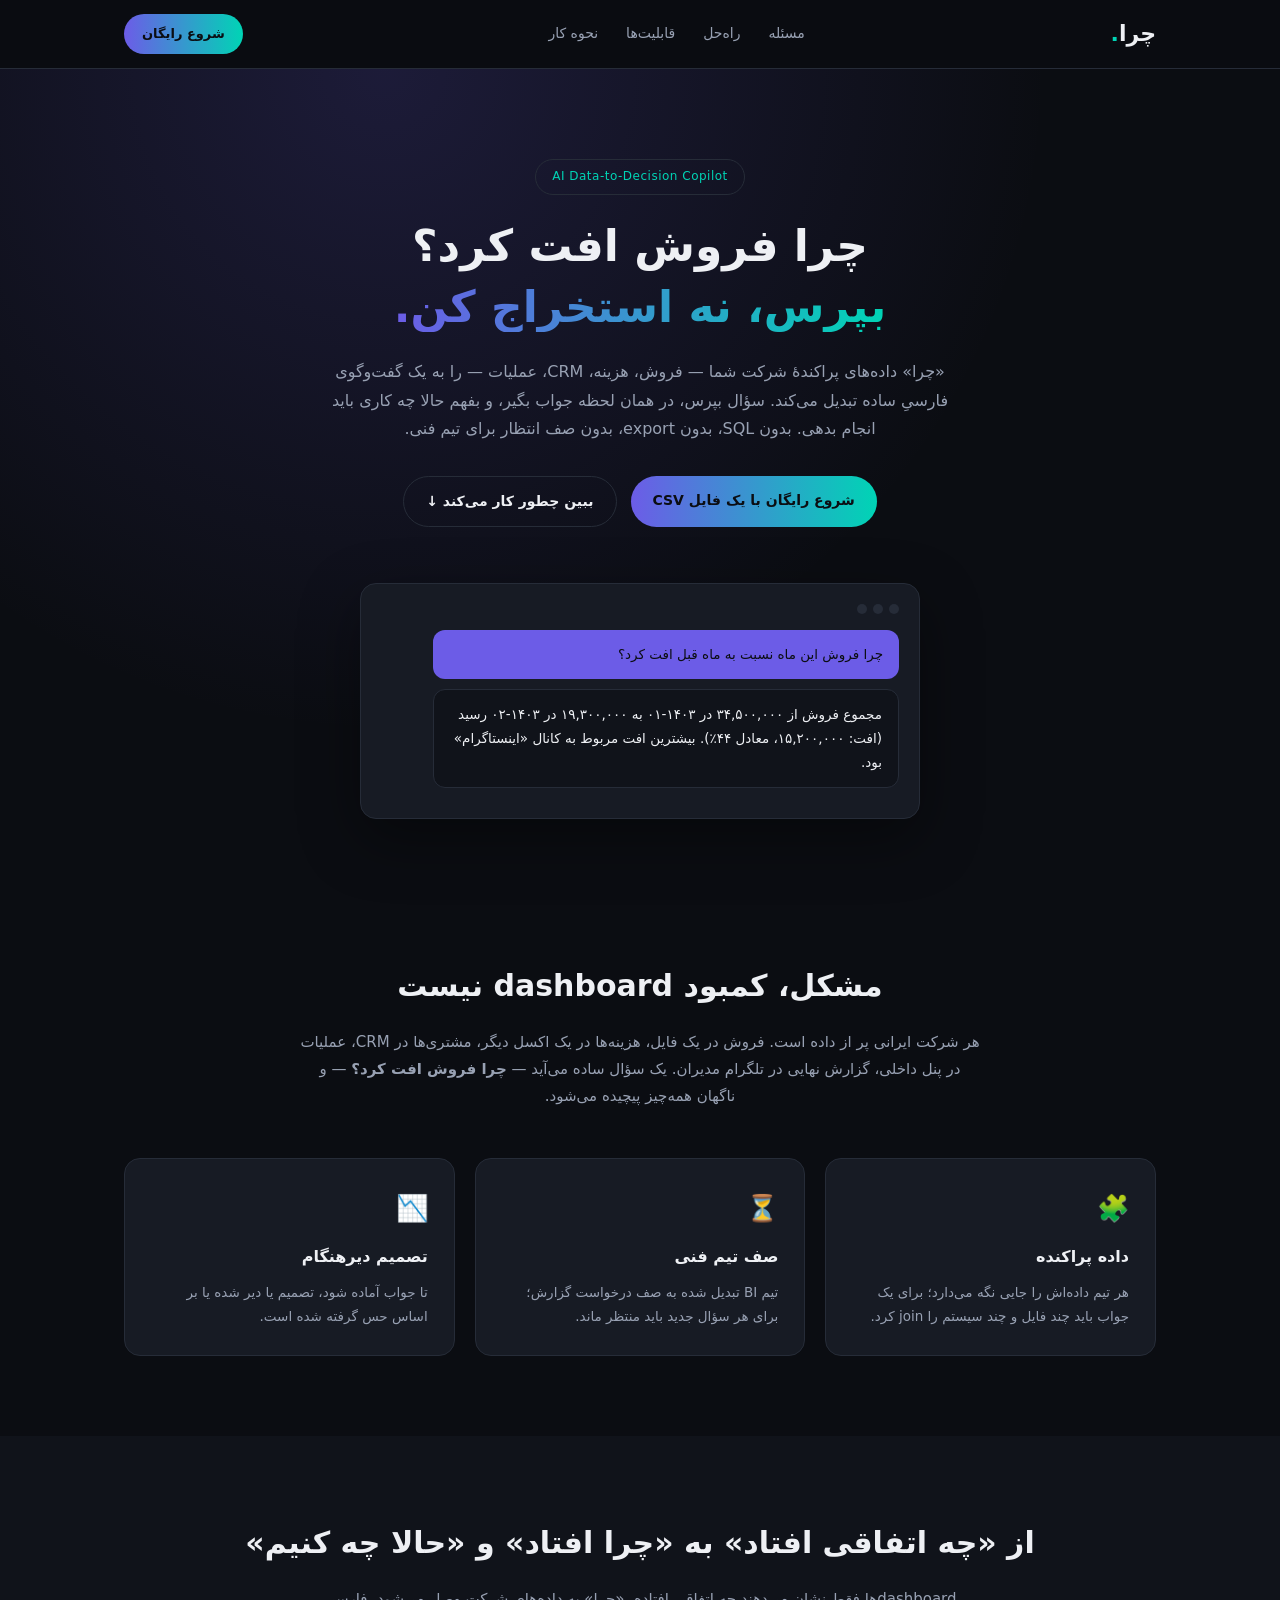
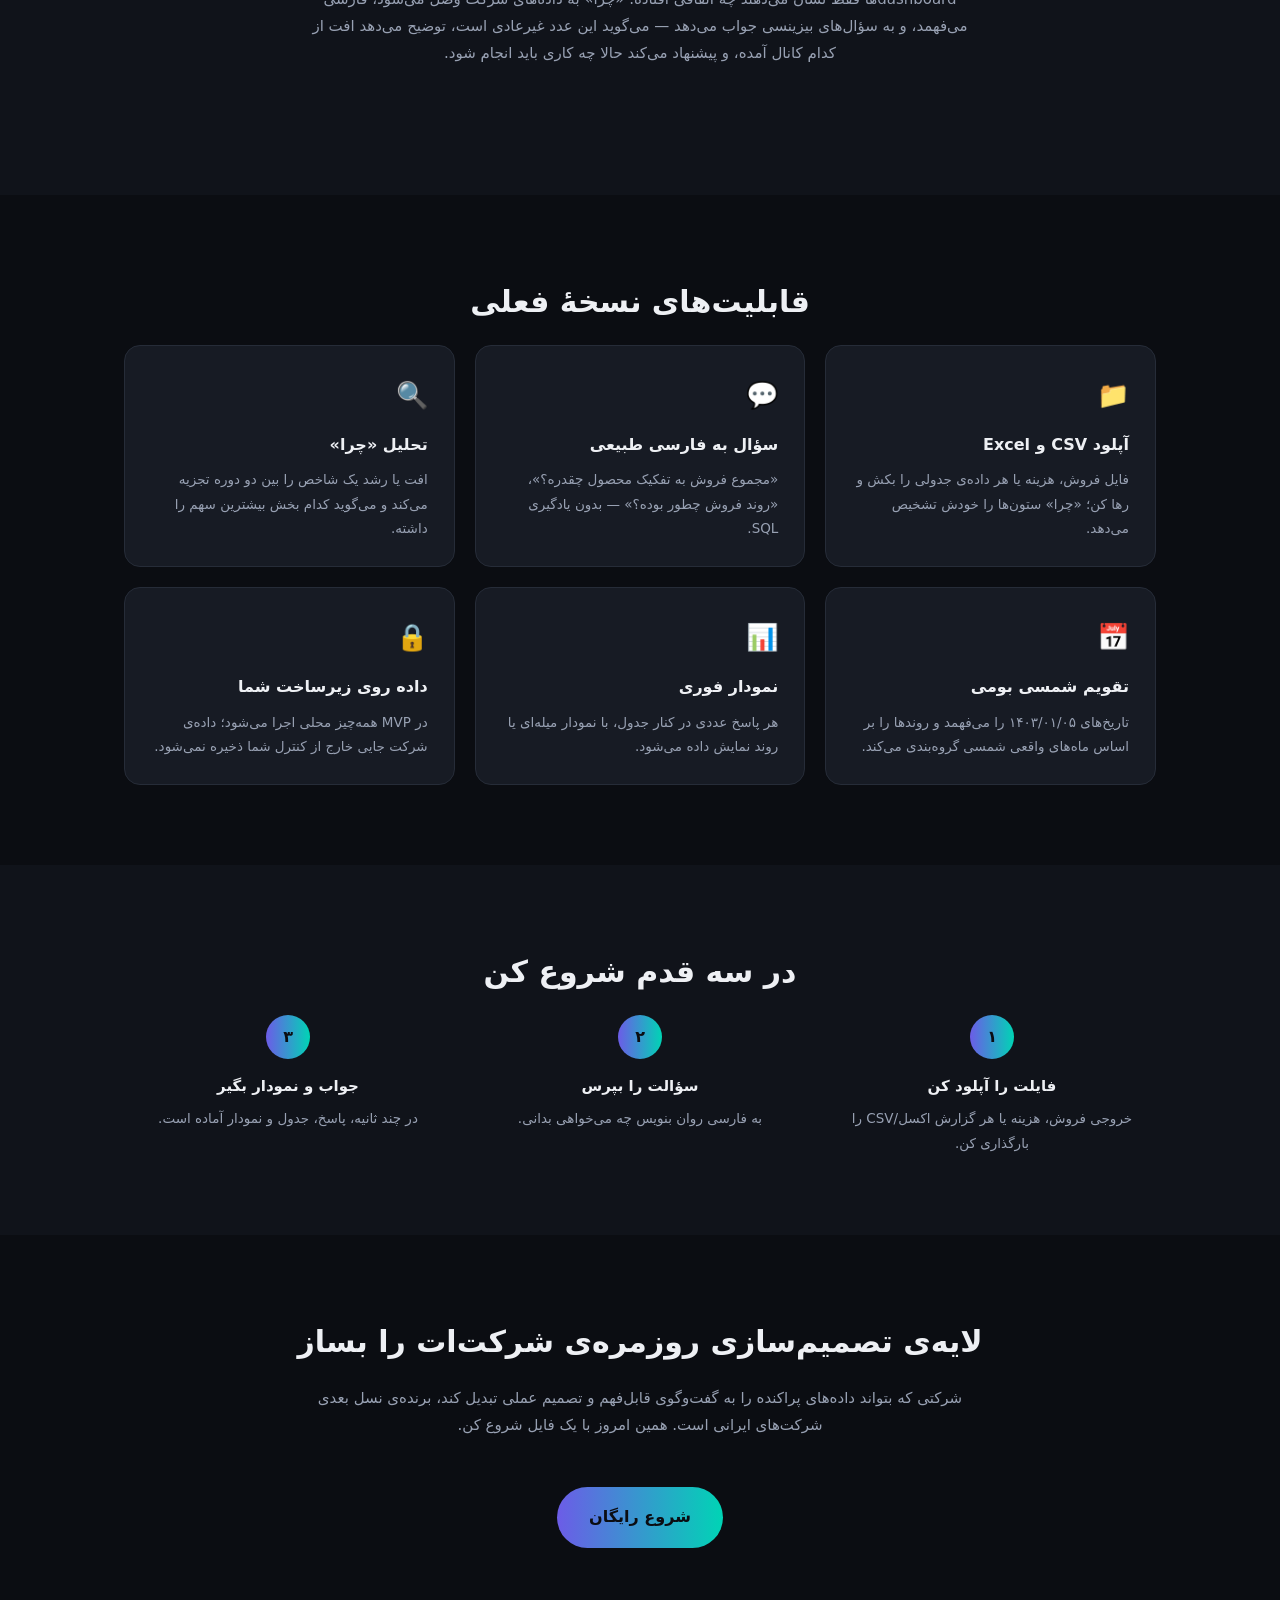
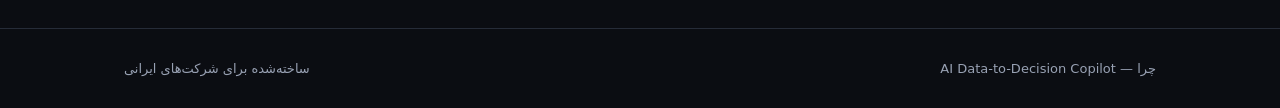
==== landing/index.html @ 8a6b5431 "افزودن MVP «چرا» — دستیار هوش مصنوعی تصمیم‌سازی از روی داده - بک‌اند FastAPI: آپلود CSV/Excel، موتور" ====
<!DOCTYPE html>
<html lang="fa" dir="rtl">
<head>
<meta charset="UTF-8" />
<meta name="viewport" content="width=device-width, initial-scale=1.0" />
<title>چرا | دستیار هوش مصنوعی تصمیم‌سازی از روی داده</title>
<meta name="description" content="چرا، داده‌های پراکنده شرکت شما را به گفت‌وگوی فارسی، پاسخ فوری و تصمیم عملی تبدیل می‌کند — بدون SQL، بدون صف انتظار تیم فنی." />
<link rel="stylesheet" href="style.css" />
</head>
<body>

  <header class="nav">
    <div class="container nav-inner">
      <div class="nav-brand">چرا<span class="dot">.</span></div>
      <nav class="nav-links">
        <a href="#problem">مسئله</a>
        <a href="#solution">راه‌حل</a>
        <a href="#features">قابلیت‌ها</a>
        <a href="#how">نحوه کار</a>
      </nav>
      <a href="#cta" class="btn btn-primary btn-small">شروع رایگان</a>
    </div>
  </header>

  <section class="hero">
    <div class="container hero-inner">
      <div class="badge">AI Data-to-Decision Copilot</div>
      <h1>چرا فروش افت کرد؟<br /><span class="grad">بپرس، نه استخراج کن.</span></h1>
      <p class="lead">
        «چرا» داده‌های پراکندهٔ شرکت شما — فروش، هزینه، CRM، عملیات — را به یک گفت‌وگوی
        فارسیِ ساده تبدیل می‌کند. سؤال بپرس، در همان لحظه جواب بگیر، و بفهم حالا چه
        کاری باید انجام بدهی. بدون SQL، بدون export، بدون صف انتظار برای تیم فنی.
      </p>
      <div class="hero-actions">
        <a href="#cta" class="btn btn-primary">شروع رایگان با یک فایل CSV</a>
        <a href="#how" class="btn btn-ghost">ببین چطور کار می‌کند ↓</a>
      </div>

      <div class="hero-demo">
        <div class="demo-window">
          <div class="demo-bar">
            <span></span><span></span><span></span>
          </div>
          <div class="demo-msg user">چرا فروش این ماه نسبت به ماه قبل افت کرد؟</div>
          <div class="demo-msg bot">
            مجموع فروش از ۳۴,۵۰۰,۰۰۰ در ۱۴۰۳-۰۱ به ۱۹,۳۰۰,۰۰۰ در ۱۴۰۳-۰۲ رسید
            (افت: ۱۵,۲۰۰,۰۰۰، معادل ۴۴٪). بیشترین افت مربوط به کانال «اینستاگرام» بود.
          </div>
        </div>
      </div>
    </div>
  </section>

  <section class="section" id="problem">
    <div class="container">
      <h2>مشکل، کمبود dashboard نیست</h2>
      <p class="section-lead">
        هر شرکت ایرانی پر از داده است. فروش در یک فایل، هزینه‌ها در یک اکسل دیگر،
        مشتری‌ها در CRM، عملیات در پنل داخلی، گزارش نهایی در تلگرام مدیران. یک سؤال
        ساده می‌آید — <b>چرا فروش افت کرد؟</b> — و ناگهان همه‌چیز پیچیده می‌شود.
      </p>
      <div class="grid-3">
        <div class="card">
          <div class="card-icon">🧩</div>
          <h3>داده پراکنده</h3>
          <p>هر تیم داده‌اش را جایی نگه می‌دارد؛ برای یک جواب باید چند فایل و چند سیستم را join کرد.</p>
        </div>
        <div class="card">
          <div class="card-icon">⏳</div>
          <h3>صف تیم فنی</h3>
          <p>تیم BI تبدیل شده به صف درخواست گزارش؛ برای هر سؤال جدید باید منتظر ماند.</p>
        </div>
        <div class="card">
          <div class="card-icon">📉</div>
          <h3>تصمیم دیرهنگام</h3>
          <p>تا جواب آماده شود، تصمیم یا دیر شده یا بر اساس حس گرفته شده است.</p>
        </div>
      </div>
    </div>
  </section>

  <section class="section alt" id="solution">
    <div class="container">
      <h2>از «چه اتفاقی افتاد» به «چرا افتاد» و «حالا چه کنیم»</h2>
      <p class="section-lead">
        dashboardها فقط نشان می‌دهند چه اتفاقی افتاده. «چرا» به داده‌های شرکت وصل
        می‌شود، فارسی می‌فهمد، و به سؤال‌های بیزینسی جواب می‌دهد — می‌گوید این عدد
        غیرعادی است، توضیح می‌دهد افت از کدام کانال آمده، و پیشنهاد می‌کند حالا چه
        کاری باید انجام شود.
      </p>
    </div>
  </section>

  <section class="section" id="features">
    <div class="container">
      <h2>قابلیت‌های نسخهٔ فعلی</h2>
      <div class="grid-3">
        <div class="card">
          <div class="card-icon">📁</div>
          <h3>آپلود CSV و Excel</h3>
          <p>فایل فروش، هزینه یا هر داده‌ی جدولی را بکش و رها کن؛ «چرا» ستون‌ها را خودش تشخیص می‌دهد.</p>
        </div>
        <div class="card">
          <div class="card-icon">💬</div>
          <h3>سؤال به فارسی طبیعی</h3>
          <p>«مجموع فروش به تفکیک محصول چقدره؟»، «روند فروش چطور بوده؟» — بدون یادگیری SQL.</p>
        </div>
        <div class="card">
          <div class="card-icon">🔍</div>
          <h3>تحلیل «چرا»</h3>
          <p>افت یا رشد یک شاخص را بین دو دوره تجزیه می‌کند و می‌گوید کدام بخش بیشترین سهم را داشته.</p>
        </div>
        <div class="card">
          <div class="card-icon">📅</div>
          <h3>تقویم شمسی بومی</h3>
          <p>تاریخ‌های ۱۴۰۳/۰۱/۰۵ را می‌فهمد و روندها را بر اساس ماه‌های واقعی شمسی گروه‌بندی می‌کند.</p>
        </div>
        <div class="card">
          <div class="card-icon">📊</div>
          <h3>نمودار فوری</h3>
          <p>هر پاسخ عددی در کنار جدول، با نمودار میله‌ای یا روند نمایش داده می‌شود.</p>
        </div>
        <div class="card">
          <div class="card-icon">🔒</div>
          <h3>داده روی زیرساخت شما</h3>
          <p>در MVP همه‌چیز محلی اجرا می‌شود؛ داده‌ی شرکت جایی خارج از کنترل شما ذخیره نمی‌شود.</p>
        </div>
      </div>
    </div>
  </section>

  <section class="section alt" id="how">
    <div class="container">
      <h2>در سه قدم شروع کن</h2>
      <div class="steps">
        <div class="step">
          <div class="step-num">۱</div>
          <h3>فایلت را آپلود کن</h3>
          <p>خروجی فروش، هزینه یا هر گزارش اکسل/CSV را بارگذاری کن.</p>
        </div>
        <div class="step">
          <div class="step-num">۲</div>
          <h3>سؤالت را بپرس</h3>
          <p>به فارسی روان بنویس چه می‌خواهی بدانی.</p>
        </div>
        <div class="step">
          <div class="step-num">۳</div>
          <h3>جواب و نمودار بگیر</h3>
          <p>در چند ثانیه، پاسخ، جدول و نمودار آماده است.</p>
        </div>
      </div>
    </div>
  </section>

  <section class="section" id="cta">
    <div class="container cta-box">
      <h2>لایه‌ی تصمیم‌سازی روزمره‌ی شرکت‌ات را بساز</h2>
      <p class="section-lead">
        شرکتی که بتواند داده‌های پراکنده را به گفت‌وگوی قابل‌فهم و تصمیم عملی تبدیل
        کند، برنده‌ی نسل بعدی شرکت‌های ایرانی است. همین امروز با یک فایل شروع کن.
      </p>
      <a href="#" class="btn btn-primary btn-large">شروع رایگان</a>
    </div>
  </section>

  <footer class="footer">
    <div class="container">
      <span>چرا — AI Data-to-Decision Copilot</span>
      <span class="footer-muted">ساخته‌شده برای شرکت‌های ایرانی</span>
    </div>
  </footer>

</body>
</html>
---- landing/style.css ----
:root {
  --bg: #0b0d12;
  --bg-alt: #10131a;
  --panel: #171b24;
  --border: #262c38;
  --text: #eef0f4;
  --muted: #98a1b3;
  --accent: #6c5ce7;
  --accent-2: #00d4b5;
  --radius: 16px;
}

* {
  box-sizing: border-box;
}

html {
  scroll-behavior: smooth;
}

body {
  margin: 0;
  background: var(--bg);
  color: var(--text);
  font-family: "Vazirmatn", "Tahoma", system-ui, sans-serif;
  line-height: 1.8;
}

.container {
  max-width: 1080px;
  margin: 0 auto;
  padding: 0 24px;
}

a {
  color: inherit;
  text-decoration: none;
}

/* Nav */
.nav {
  position: sticky;
  top: 0;
  z-index: 10;
  backdrop-filter: blur(10px);
  background: rgba(11, 13, 18, 0.8);
  border-bottom: 1px solid var(--border);
}

.nav-inner {
  display: flex;
  align-items: center;
  justify-content: space-between;
  height: 68px;
}

.nav-brand {
  font-size: 22px;
  font-weight: 800;
}

.nav-brand .dot {
  color: var(--accent-2);
}

.nav-links {
  display: flex;
  gap: 28px;
  font-size: 14px;
  color: var(--muted);
}

.nav-links a:hover {
  color: var(--text);
}

/* Buttons */
.btn {
  display: inline-block;
  padding: 12px 22px;
  border-radius: 999px;
  font-size: 14px;
  font-weight: 600;
  transition: transform 0.15s, opacity 0.15s;
}

.btn:hover {
  transform: translateY(-1px);
}

.btn-primary {
  background: linear-gradient(90deg, var(--accent), var(--accent-2));
  color: #0b0d12;
}

.btn-ghost {
  color: var(--text);
  border: 1px solid var(--border);
}

.btn-small {
  padding: 8px 18px;
  font-size: 13px;
}

.btn-large {
  padding: 16px 32px;
  font-size: 16px;
}

/* Hero */
.hero {
  padding: 90px 0 60px;
  background: radial-gradient(circle at 30% 0%, rgba(108, 92, 231, 0.18), transparent 55%);
}

.hero-inner {
  text-align: center;
  display: flex;
  flex-direction: column;
  align-items: center;
}

.badge {
  display: inline-block;
  padding: 6px 16px;
  border-radius: 999px;
  border: 1px solid var(--border);
  color: var(--accent-2);
  font-size: 12px;
  margin-bottom: 20px;
  letter-spacing: 0.5px;
}

.hero h1 {
  font-size: 44px;
  font-weight: 800;
  margin: 0 0 20px;
  line-height: 1.4;
}

.grad {
  background: linear-gradient(90deg, var(--accent), var(--accent-2));
  -webkit-background-clip: text;
  background-clip: text;
  color: transparent;
}

.lead {
  max-width: 640px;
  color: var(--muted);
  font-size: 16px;
  margin: 0 0 32px;
}

.hero-actions {
  display: flex;
  gap: 14px;
  margin-bottom: 56px;
}

/* Demo window */
.hero-demo {
  width: 100%;
  max-width: 560px;
}

.demo-window {
  background: var(--panel);
  border: 1px solid var(--border);
  border-radius: var(--radius);
  padding: 20px;
  text-align: right;
  box-shadow: 0 20px 60px rgba(0, 0, 0, 0.4);
}

.demo-bar {
  display: flex;
  gap: 6px;
  margin-bottom: 16px;
}

.demo-bar span {
  width: 10px;
  height: 10px;
  border-radius: 50%;
  background: var(--border);
}

.demo-msg {
  padding: 12px 16px;
  border-radius: 12px;
  font-size: 13.5px;
  margin-bottom: 10px;
  max-width: 90%;
}

.demo-msg.user {
  background: var(--accent);
  color: #0b0d12;
  margin-right: 0;
  margin-left: auto;
}

.demo-msg.bot {
  background: var(--bg-alt);
  border: 1px solid var(--border);
  color: var(--text);
}

/* Sections */
.section {
  padding: 80px 0;
}

.section.alt {
  background: var(--bg-alt);
}

.section h2 {
  font-size: 30px;
  font-weight: 800;
  text-align: center;
  margin: 0 0 16px;
}

.section-lead {
  max-width: 680px;
  margin: 0 auto 48px;
  text-align: center;
  color: var(--muted);
  font-size: 15px;
}

.grid-3 {
  display: grid;
  grid-template-columns: repeat(3, 1fr);
  gap: 20px;
}

.card {
  background: var(--panel);
  border: 1px solid var(--border);
  border-radius: var(--radius);
  padding: 26px;
}

.card-icon {
  font-size: 26px;
  margin-bottom: 12px;
}

.card h3 {
  margin: 0 0 8px;
  font-size: 16px;
}

.card p {
  margin: 0;
  color: var(--muted);
  font-size: 13.5px;
}

/* Steps */
.steps {
  display: grid;
  grid-template-columns: repeat(3, 1fr);
  gap: 24px;
  text-align: center;
}

.step-num {
  width: 44px;
  height: 44px;
  border-radius: 50%;
  background: linear-gradient(90deg, var(--accent), var(--accent-2));
  color: #0b0d12;
  display: flex;
  align-items: center;
  justify-content: center;
  font-weight: 800;
  margin: 0 auto 14px;
}

.step h3 {
  margin: 0 0 6px;
  font-size: 15px;
}

.step p {
  color: var(--muted);
  font-size: 13.5px;
  margin: 0;
}

/* CTA */
.cta-box {
  text-align: center;
}

/* Footer */
.footer {
  border-top: 1px solid var(--border);
  padding: 28px 0;
}

.footer .container {
  display: flex;
  justify-content: space-between;
  font-size: 13px;
  color: var(--muted);
}

@media (max-width: 800px) {
  .nav-links {
    display: none;
  }
  .hero h1 {
    font-size: 32px;
  }
  .grid-3,
  .steps {
    grid-template-columns: 1fr;
  }
}
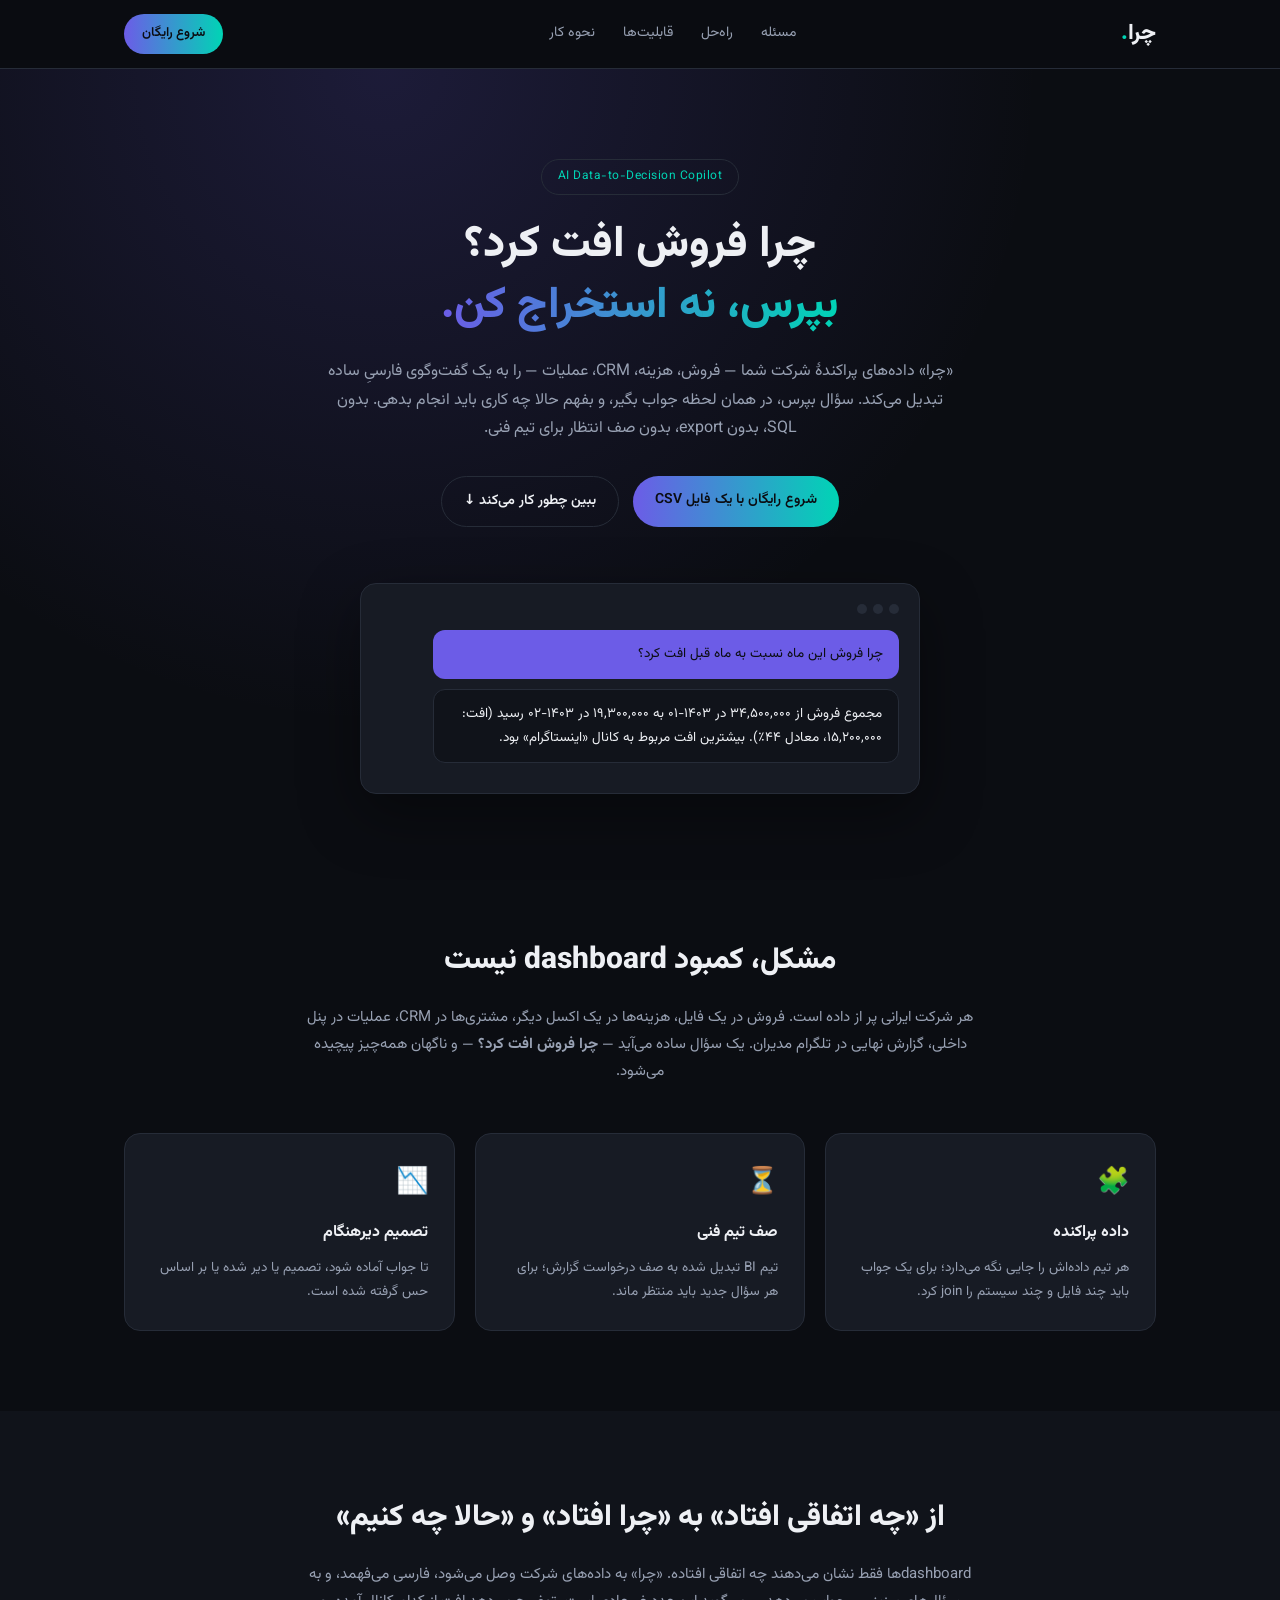
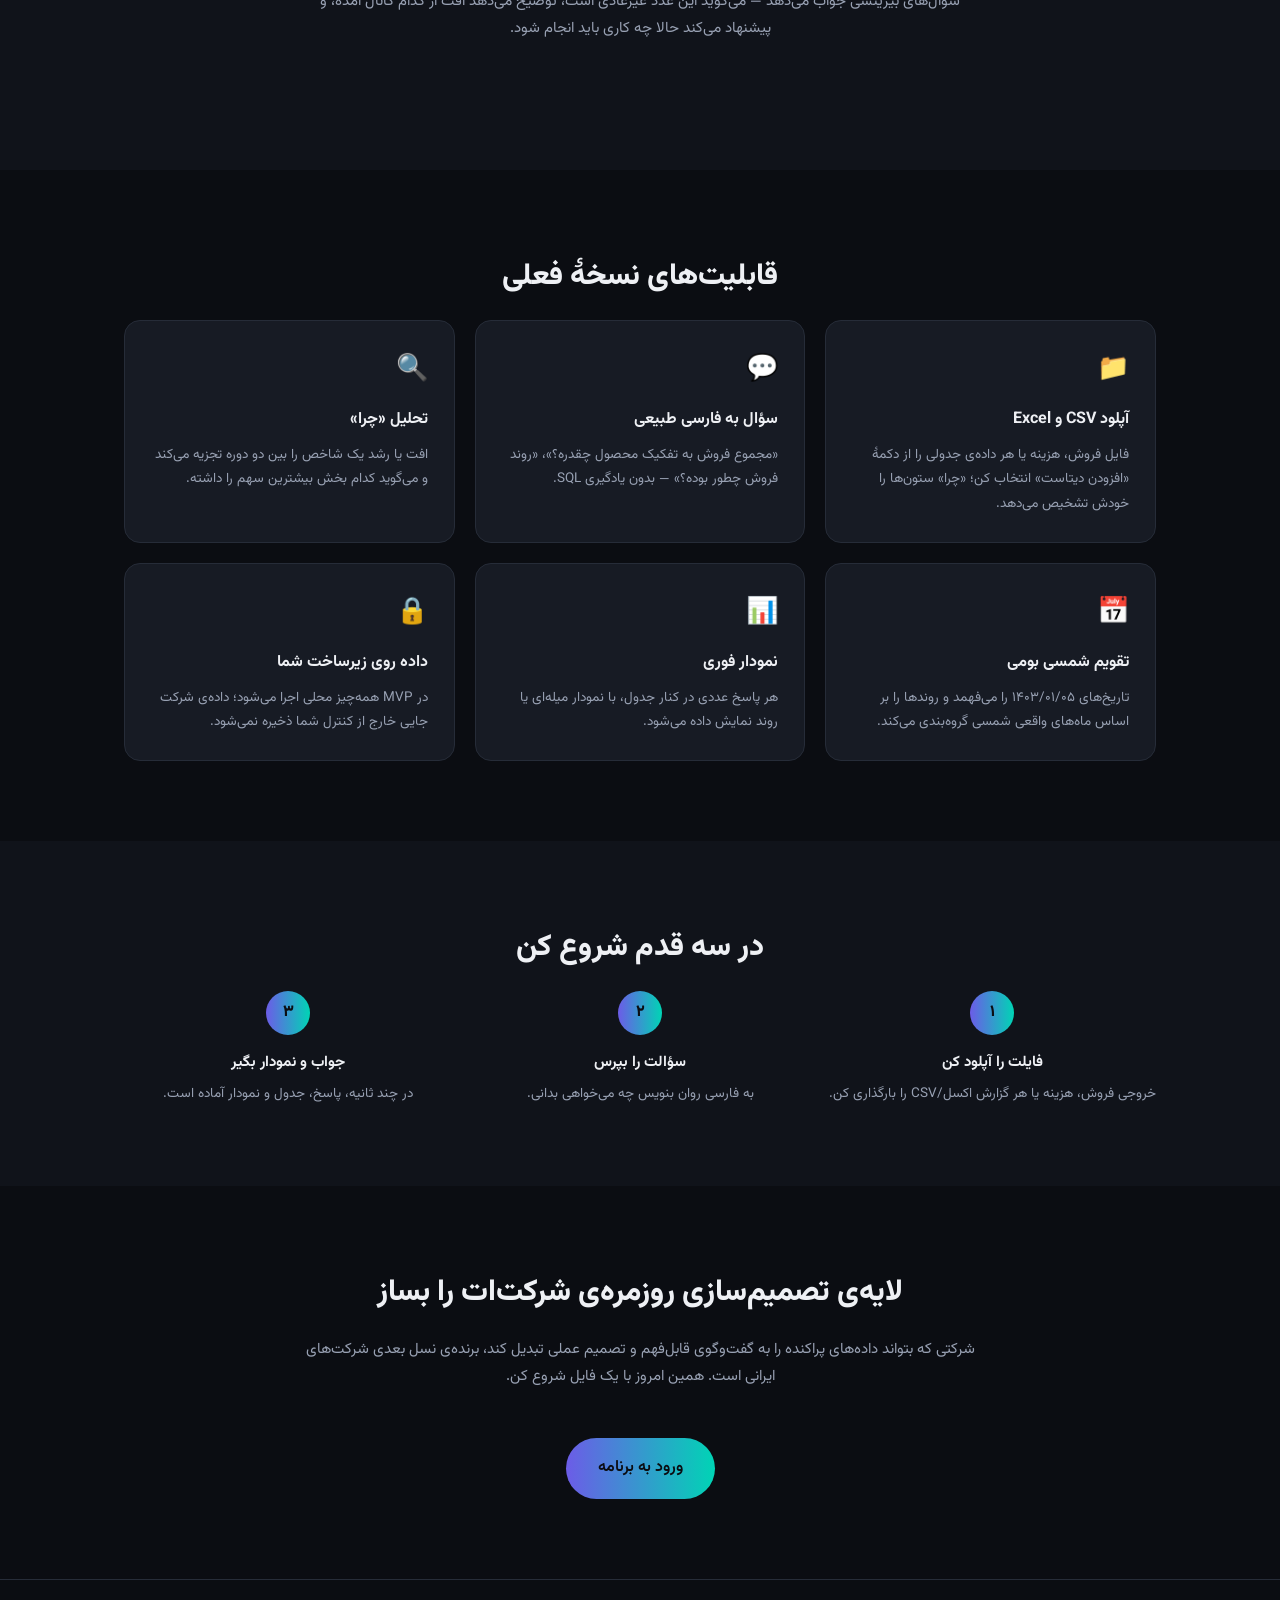
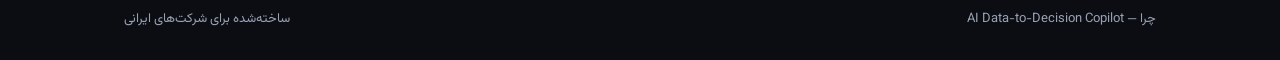
==== commit 3ab3e66f: "fix: vendor UI assets, lock down CORS, and make dead controls real Remove the CDN dependency so the " ====
--- a/landing/index.html
+++ b/landing/index.html
@@ -6,6 +6,7 @@
 <title>چرا | دستیار هوش مصنوعی تصمیم‌سازی از روی داده</title>
 <meta name="description" content="چرا، داده‌های پراکنده شرکت شما را به گفت‌وگوی فارسی، پاسخ فوری و تصمیم عملی تبدیل می‌کند — بدون SQL، بدون صف انتظار تیم فنی." />
 <link rel="stylesheet" href="style.css" />
+<link rel="preload" href="fonts/Vazirmatn-Variable.woff2" as="font" type="font/woff2" crossorigin />
 </head>
 <body>
 
@@ -98,7 +99,7 @@
         <div class="card">
           <div class="card-icon">📁</div>
           <h3>آپلود CSV و Excel</h3>
-          <p>فایل فروش، هزینه یا هر داده‌ی جدولی را بکش و رها کن؛ «چرا» ستون‌ها را خودش تشخیص می‌دهد.</p>
+          <p>فایل فروش، هزینه یا هر داده‌ی جدولی را از دکمهٔ «افزودن دیتاست» انتخاب کن؛ «چرا» ستون‌ها را خودش تشخیص می‌دهد.</p>
         </div>
         <div class="card">
           <div class="card-icon">💬</div>
@@ -159,7 +160,7 @@
         شرکتی که بتواند داده‌های پراکنده را به گفت‌وگوی قابل‌فهم و تصمیم عملی تبدیل
         کند، برنده‌ی نسل بعدی شرکت‌های ایرانی است. همین امروز با یک فایل شروع کن.
       </p>
-      <a href="#" class="btn btn-primary btn-large">شروع رایگان</a>
+      <a href="/" class="btn btn-primary btn-large">ورود به برنامه</a>
     </div>
   </section>
 
--- a/landing/style.css
+++ b/landing/style.css
@@ -1,3 +1,11 @@
+@font-face {
+  font-family: "Vazirmatn";
+  src: url("fonts/Vazirmatn-Variable.woff2") format("woff2-variations");
+  font-weight: 100 900;
+  font-style: normal;
+  font-display: swap;
+}
+
 :root {
   --bg: #0b0d12;
   --bg-alt: #10131a;
